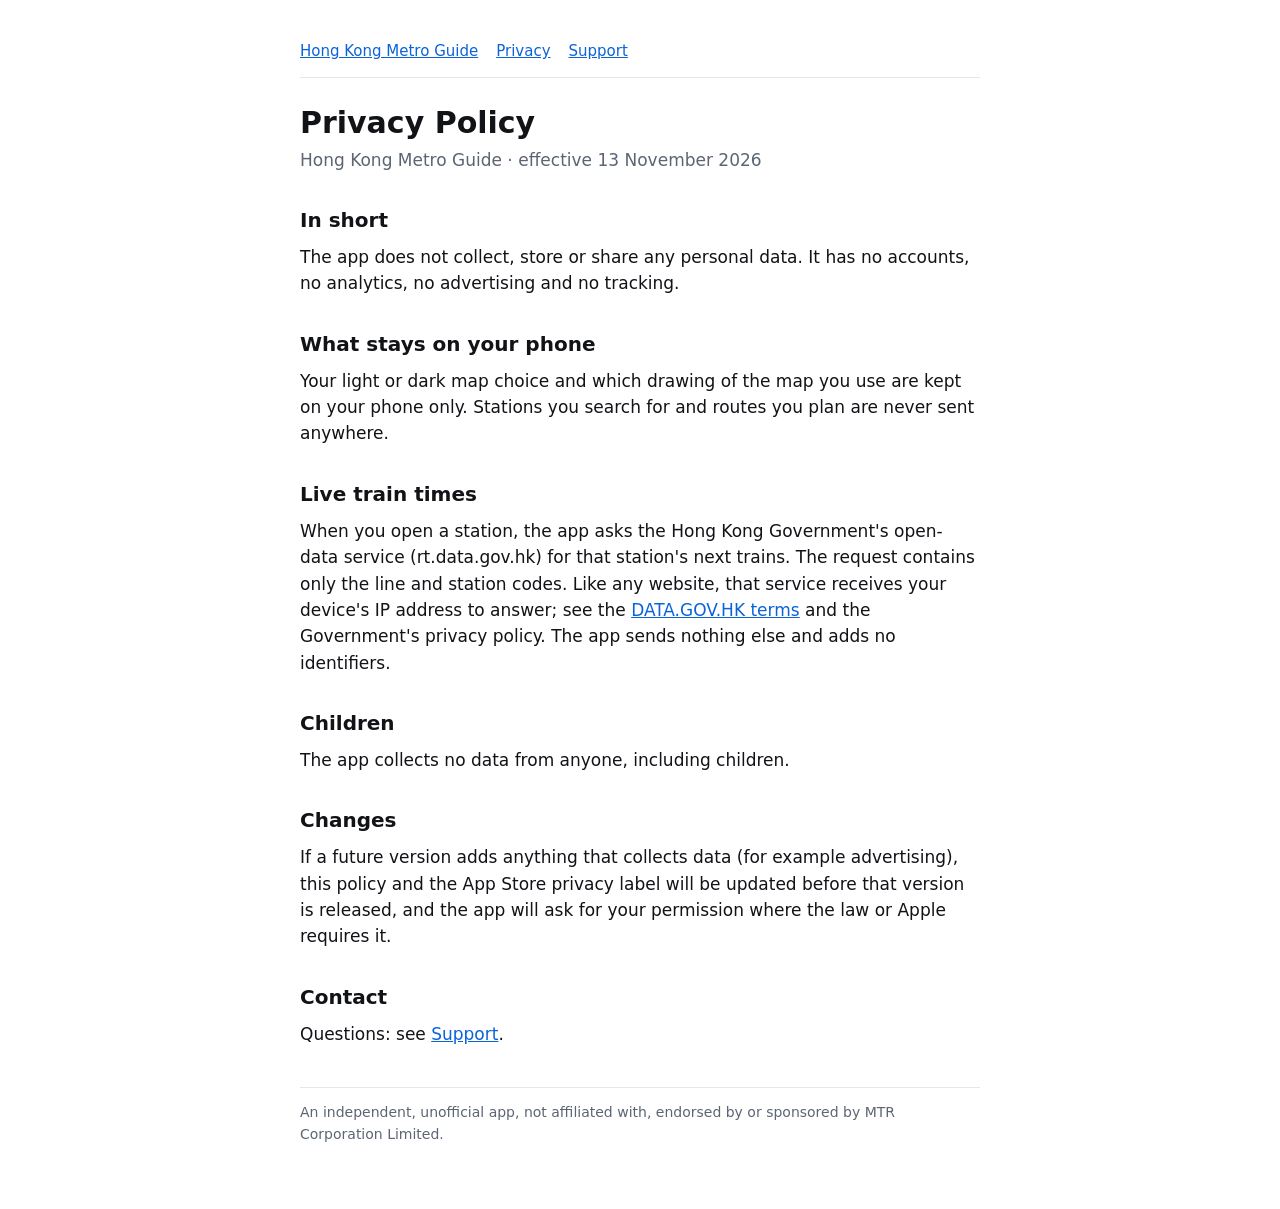
==== privacy.html @ bb9c8ca1 "Site for Hong Kong Metro Guide: home, privacy policy, support" ====
<!doctype html><html lang="en"><head><meta charset="utf-8"><meta name="viewport" content="width=device-width, initial-scale=1"><link rel="stylesheet" href="style.css"><title>Privacy Policy</title></head><body><main><nav><a href="./">Hong Kong Metro Guide</a><a href="privacy.html">Privacy</a><a href="support.html">Support</a></nav>
<h1>Privacy Policy</h1>
<p class="muted">Hong Kong Metro Guide · effective 13 November 2026</p>
<h2>In short</h2>
<p>The app does not collect, store or share any personal data. It has no accounts, no analytics, no advertising and no tracking.</p>
<h2>What stays on your phone</h2>
<p>Your light or dark map choice and which drawing of the map you use are kept on your phone only. Stations you search for and routes you plan are never sent anywhere.</p>
<h2>Live train times</h2>
<p>When you open a station, the app asks the Hong Kong Government's open-data service (rt.data.gov.hk) for that station's next trains. The request contains only the line and station codes. Like any website, that service receives your device's IP address to answer; see the <a href="https://data.gov.hk/en/terms-and-conditions">DATA.GOV.HK terms</a> and the Government's privacy policy. The app sends nothing else and adds no identifiers.</p>
<h2>Children</h2>
<p>The app collects no data from anyone, including children.</p>
<h2>Changes</h2>
<p>If a future version adds anything that collects data (for example advertising), this policy and the App Store privacy label will be updated before that version is released, and the app will ask for your permission where the law or Apple requires it.</p>
<h2>Contact</h2>
<p>Questions: see <a href="support.html">Support</a>.</p>
<footer>An independent, unofficial app, not affiliated with, endorsed by or sponsored by MTR Corporation Limited.</footer></main></body></html>
---- style.css ----
:root { --bg: #FFFFFF; --fg: #121317; --muted: #5B6573; --rule: #E3E6EA; --link: #0A63D8; }
@media (prefers-color-scheme: dark) { :root { --bg: #121317; --fg: #F1F3F5; --muted: #9AA3AF; --rule: #2B2F36; --link: #5AA6FF; } }
body { margin: 0; background: var(--bg); color: var(--fg); font: 17px/1.55 -apple-system, BlinkMacSystemFont, "Inter", system-ui, sans-serif; }
main { max-width: 680px; margin: 0 auto; padding: 40px 16px 64px; }
h1 { font-size: 30px; line-height: 1.15; margin: 0 0 6px; }
h2 { font-size: 20px; margin: 32px 0 8px; }
p, li { margin: 0 0 12px; }
.muted { color: var(--muted); }
a { color: var(--link); }
nav { display: flex; gap: 18px; flex-wrap: wrap; border-bottom: 1px solid var(--rule); padding-bottom: 14px; margin-bottom: 28px; font-size: 15px; }
footer { border-top: 1px solid var(--rule); margin-top: 40px; padding-top: 14px; font-size: 14px; color: var(--muted); }
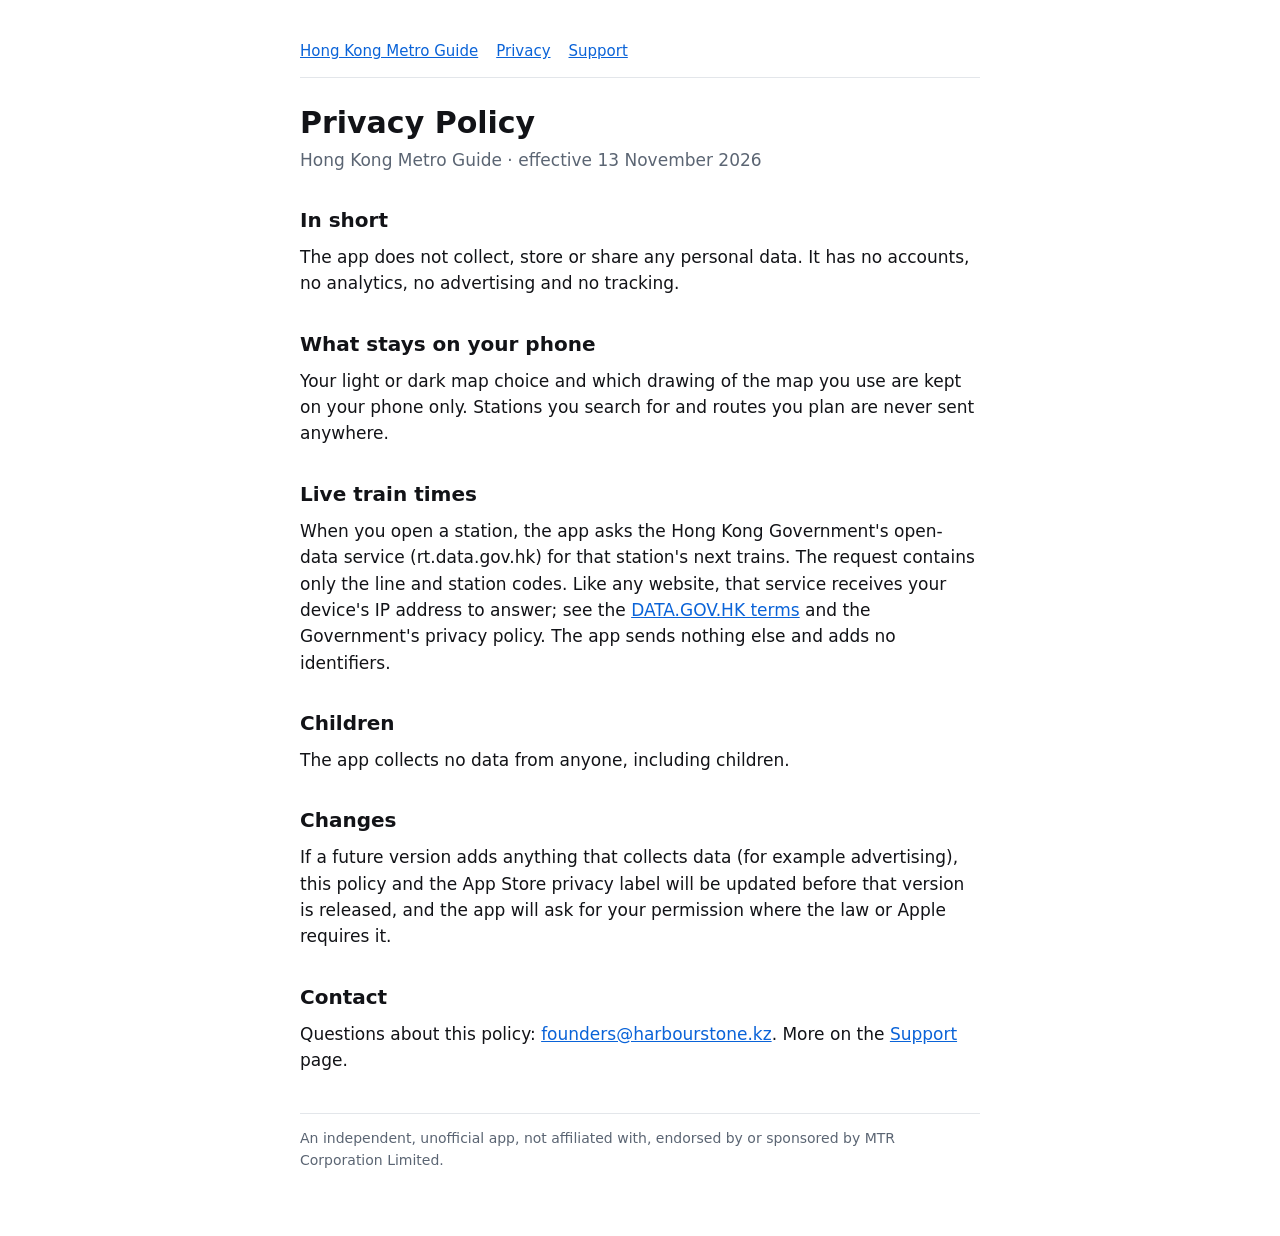
==== commit 8b2e04e1: "Support and privacy: contact email" ====
--- a/privacy.html
+++ b/privacy.html
@@ -12,5 +12,5 @@
 <h2>Changes</h2>
 <p>If a future version adds anything that collects data (for example advertising), this policy and the App Store privacy label will be updated before that version is released, and the app will ask for your permission where the law or Apple requires it.</p>
 <h2>Contact</h2>
-<p>Questions: see <a href="support.html">Support</a>.</p>
+<p>Questions about this policy: <a href="mailto:founders@harbourstone.kz">founders@harbourstone.kz</a>. More on the <a href="support.html">Support</a> page.</p>
 <footer>An independent, unofficial app, not affiliated with, endorsed by or sponsored by MTR Corporation Limited.</footer></main></body></html>
